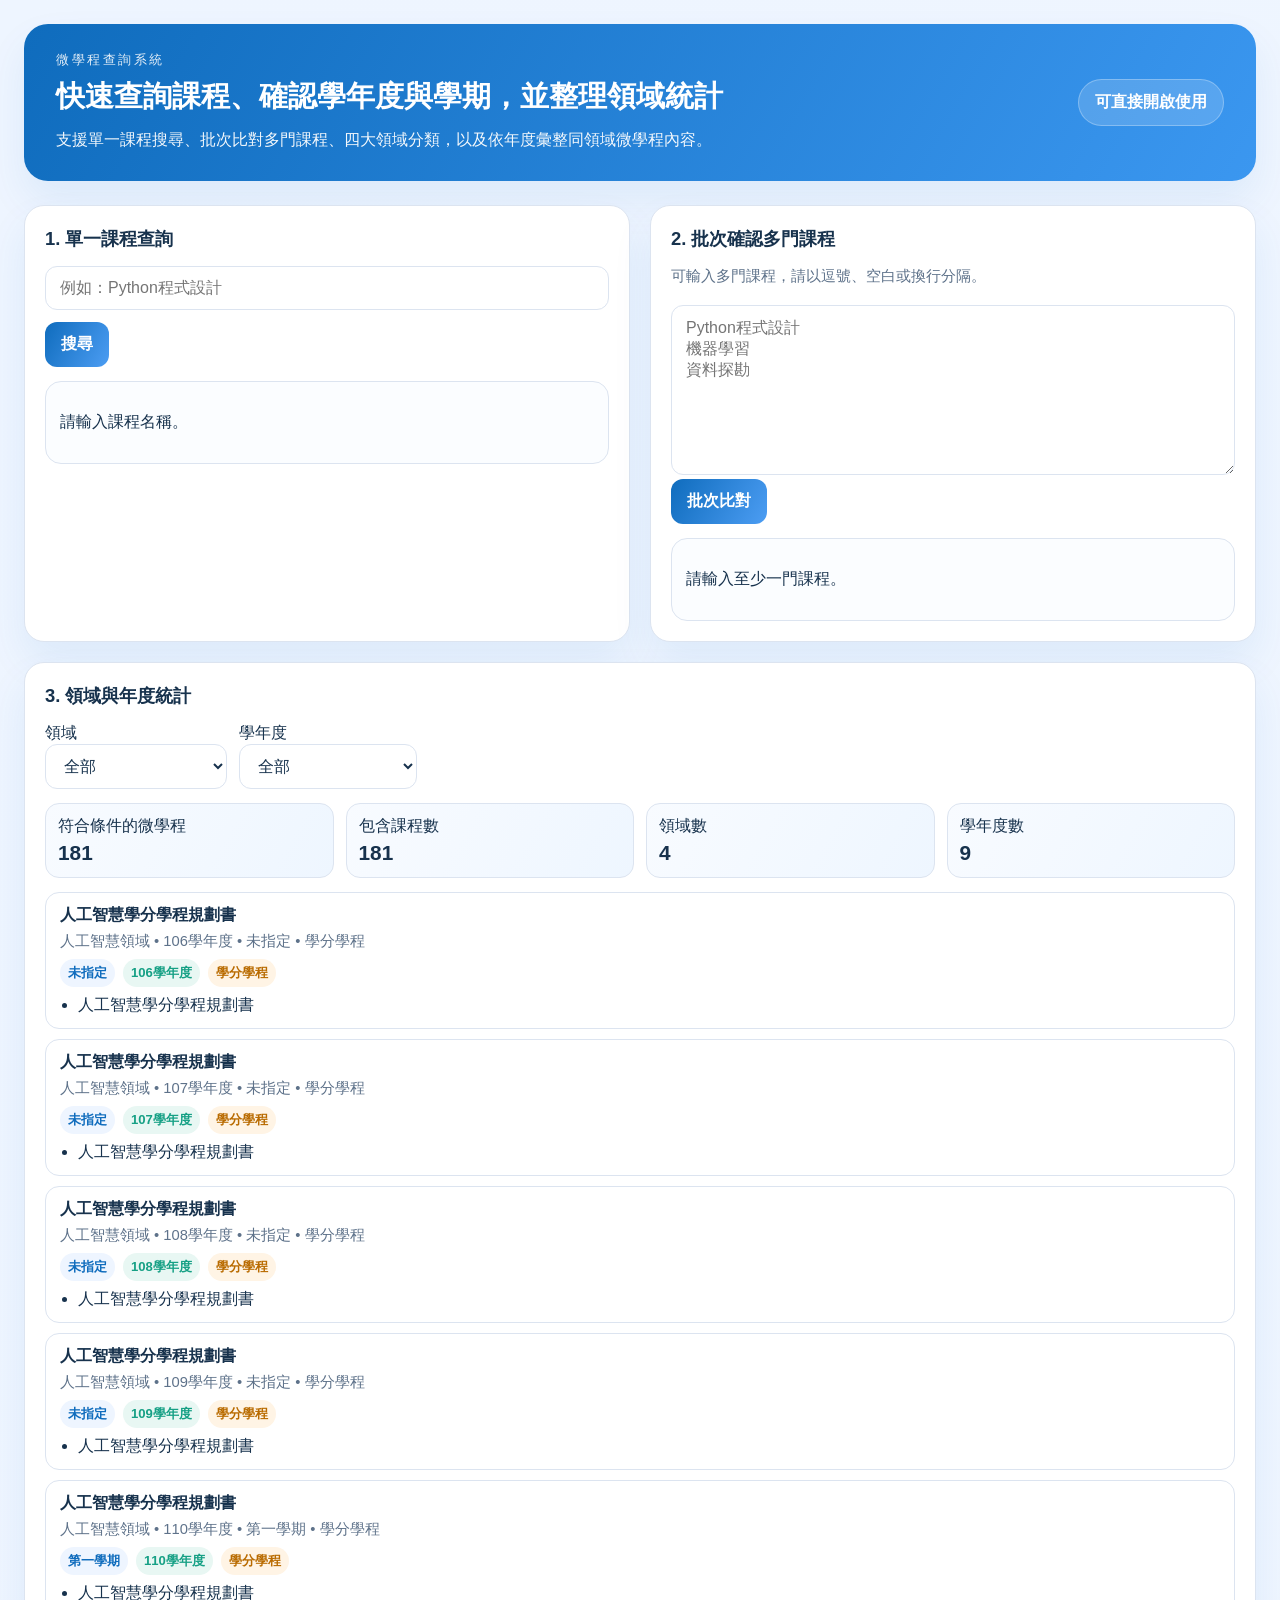
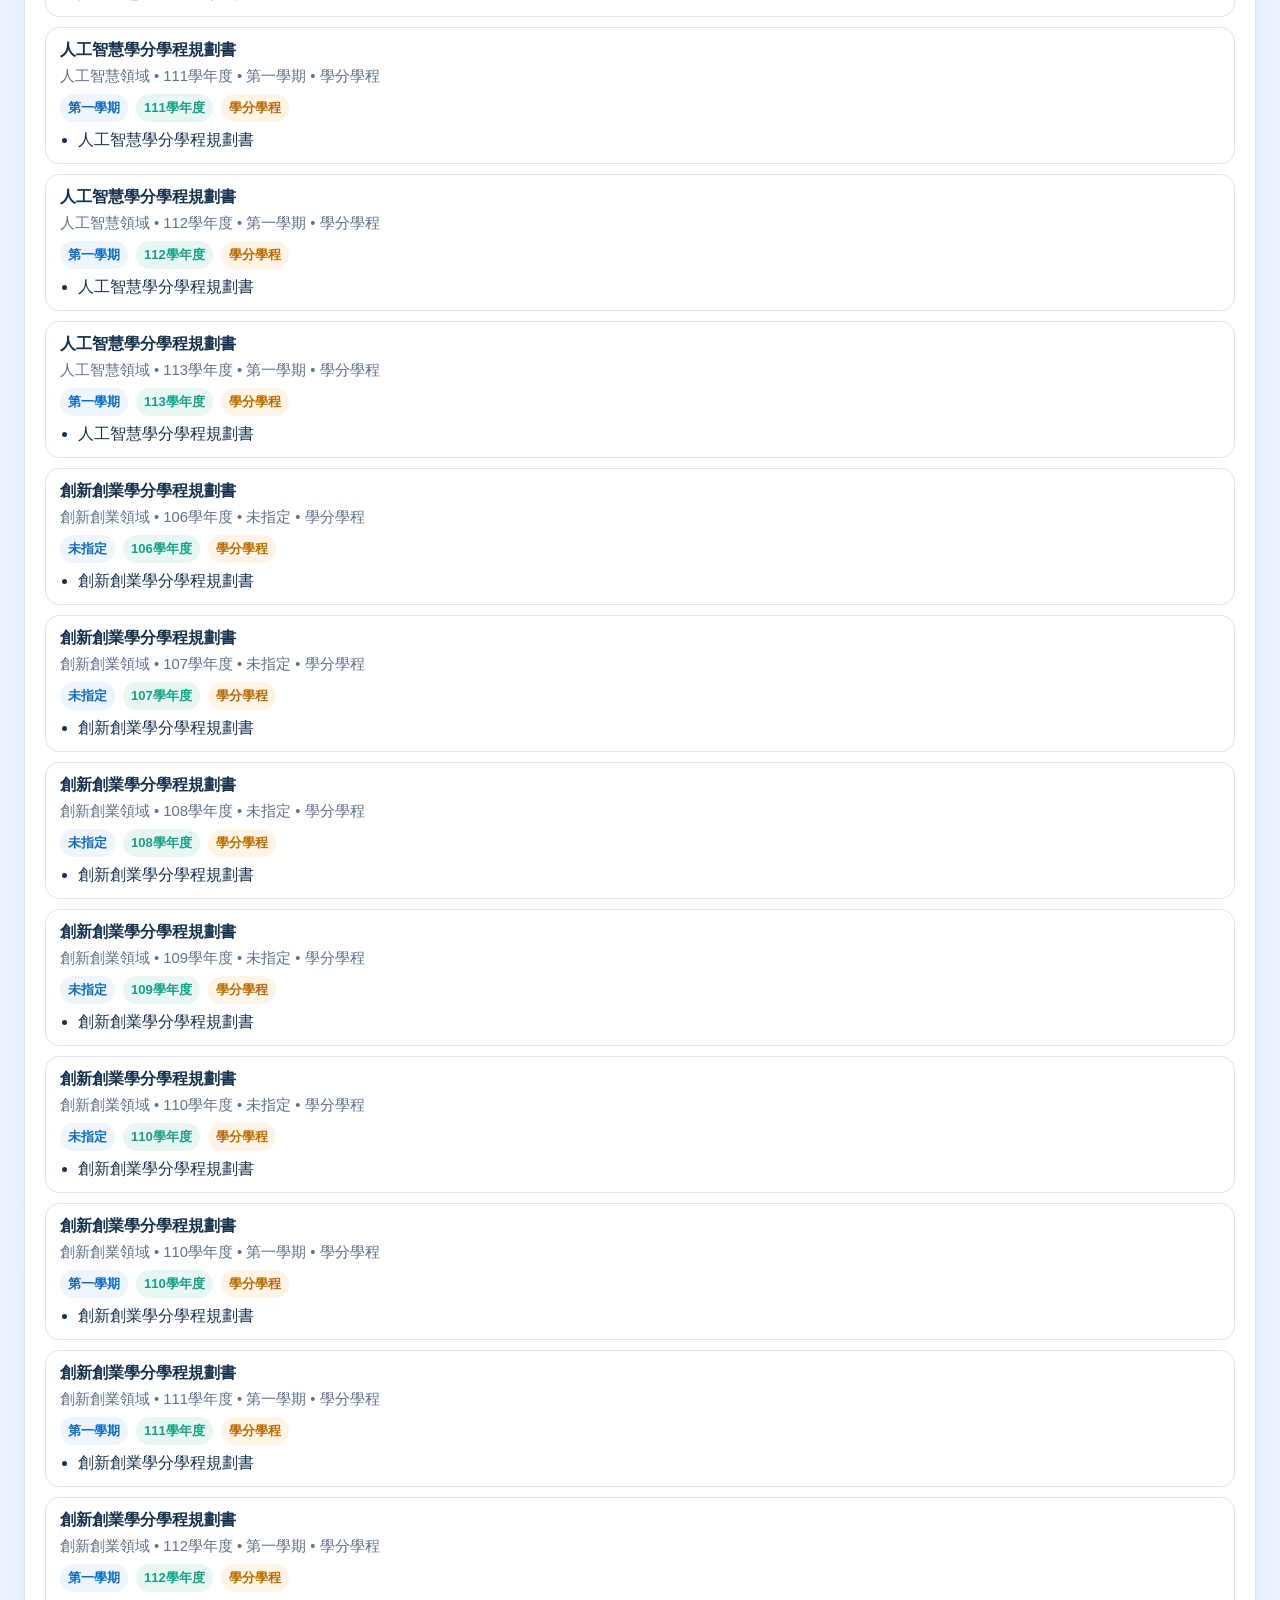
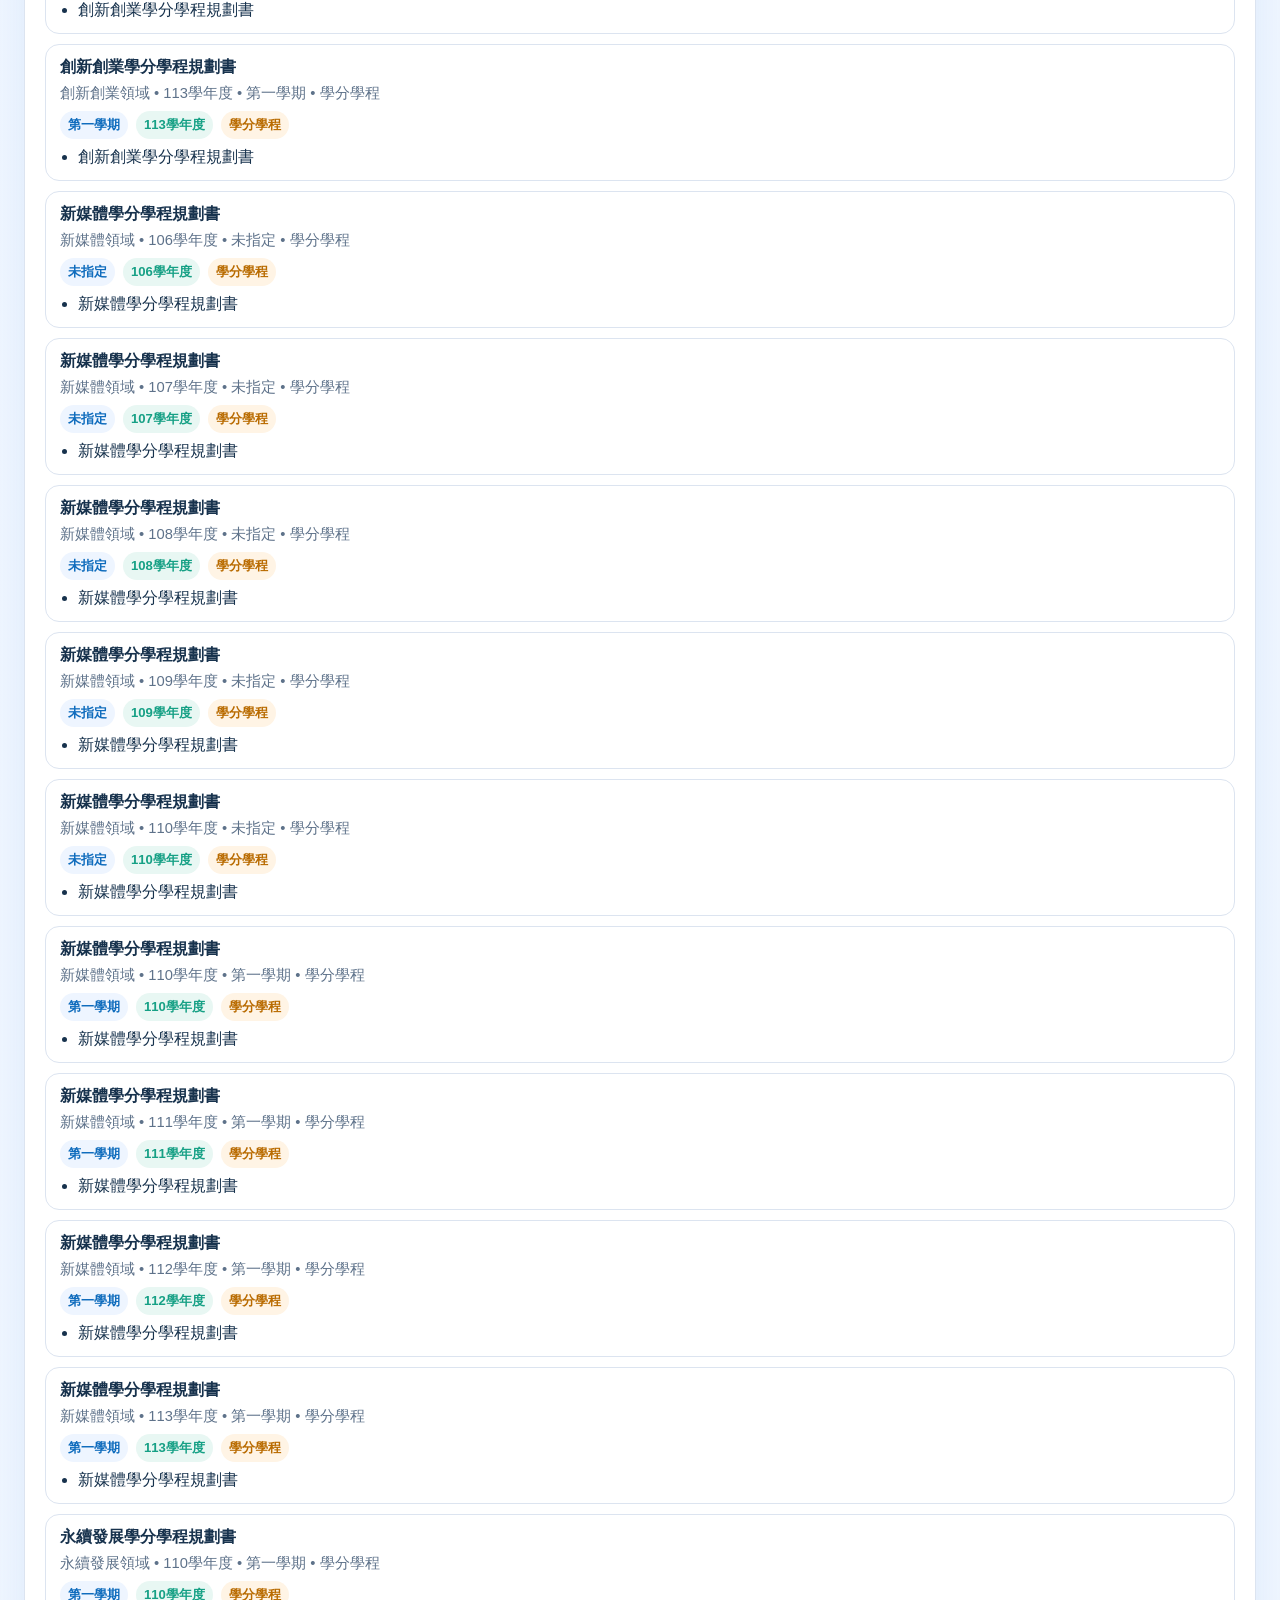
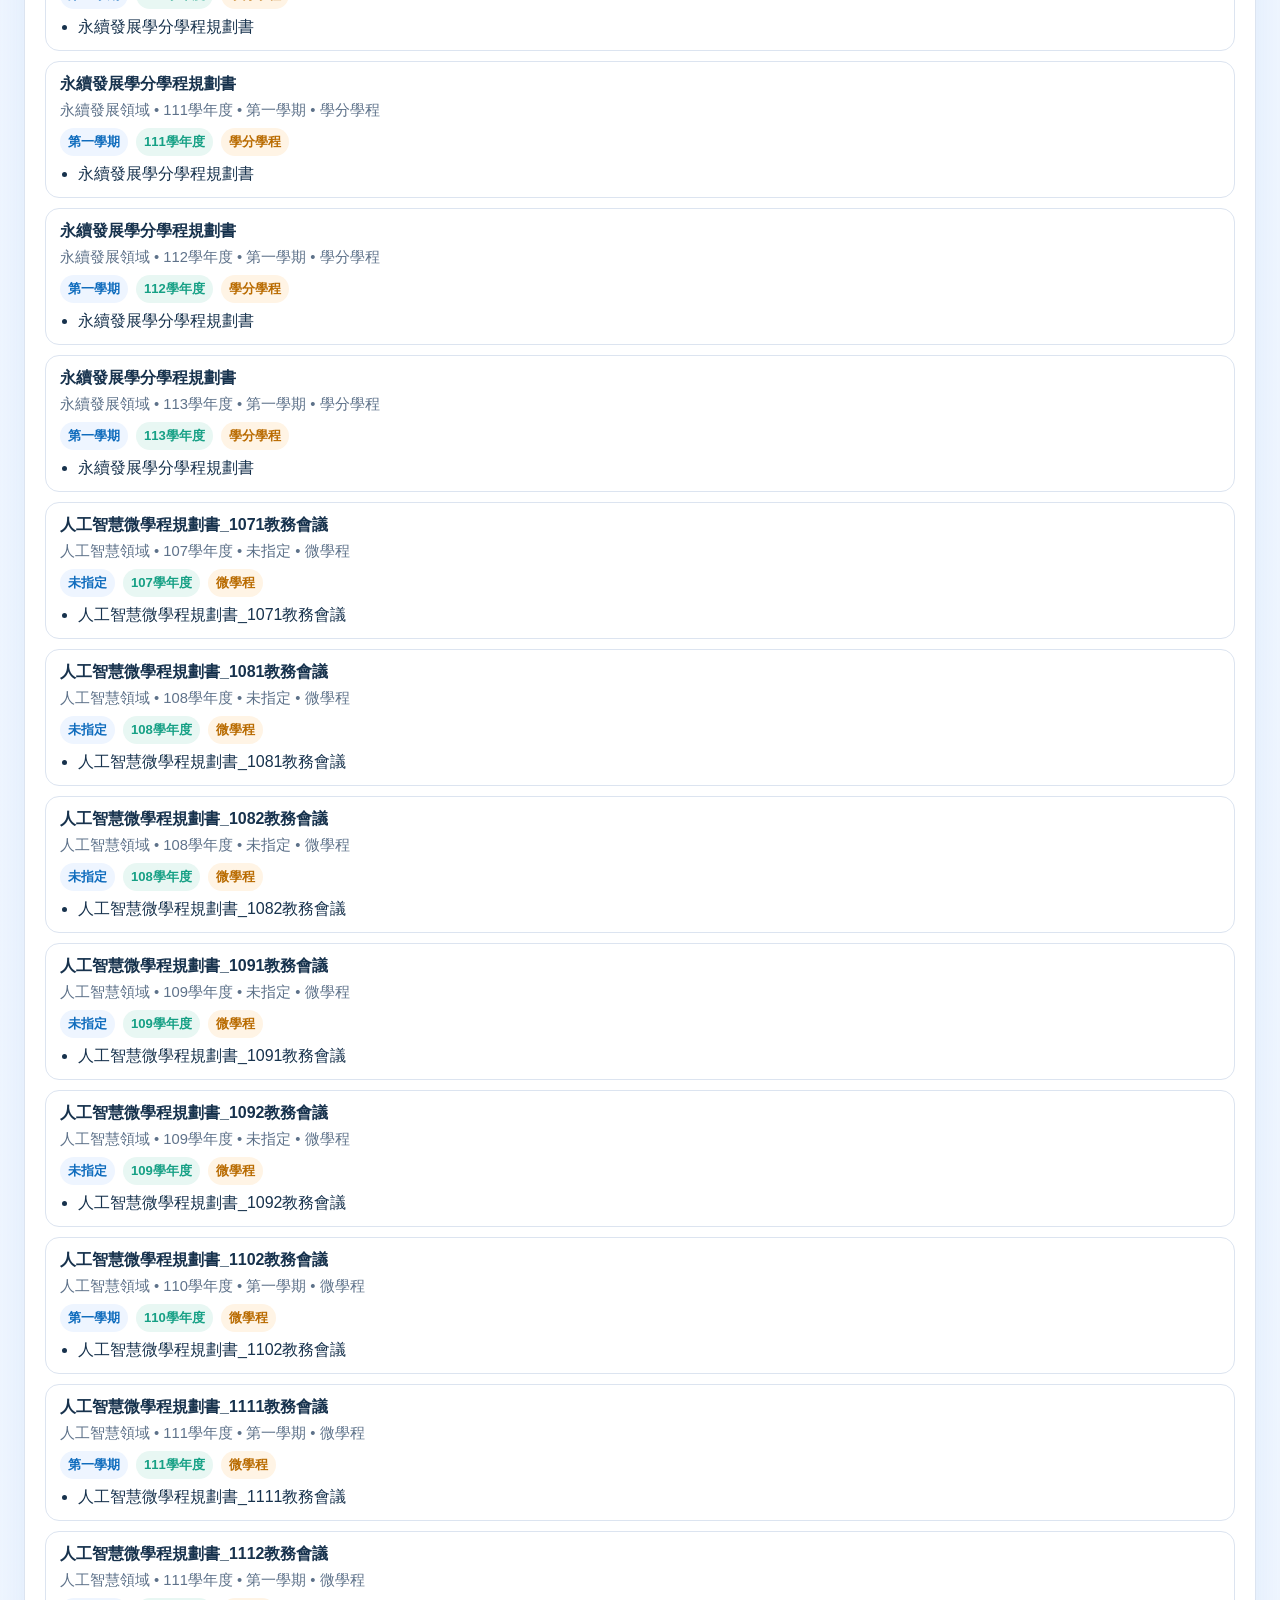
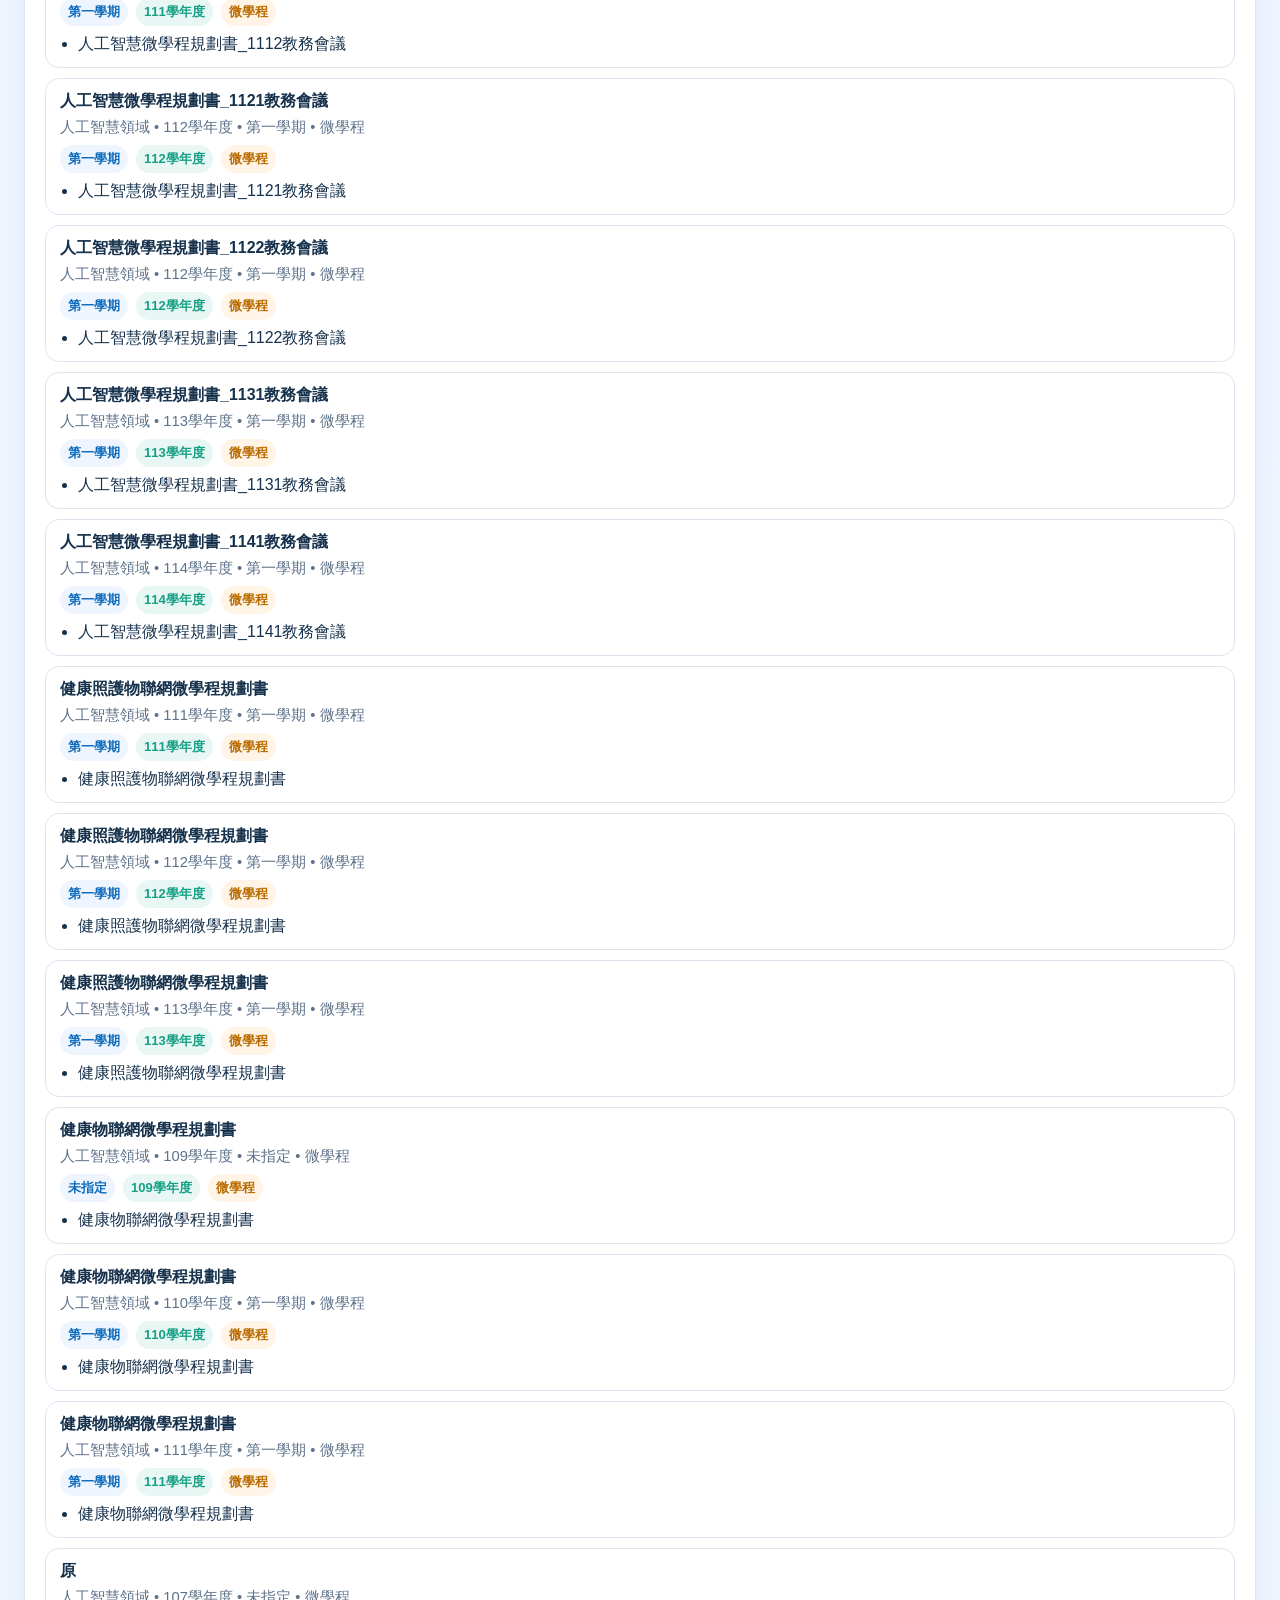
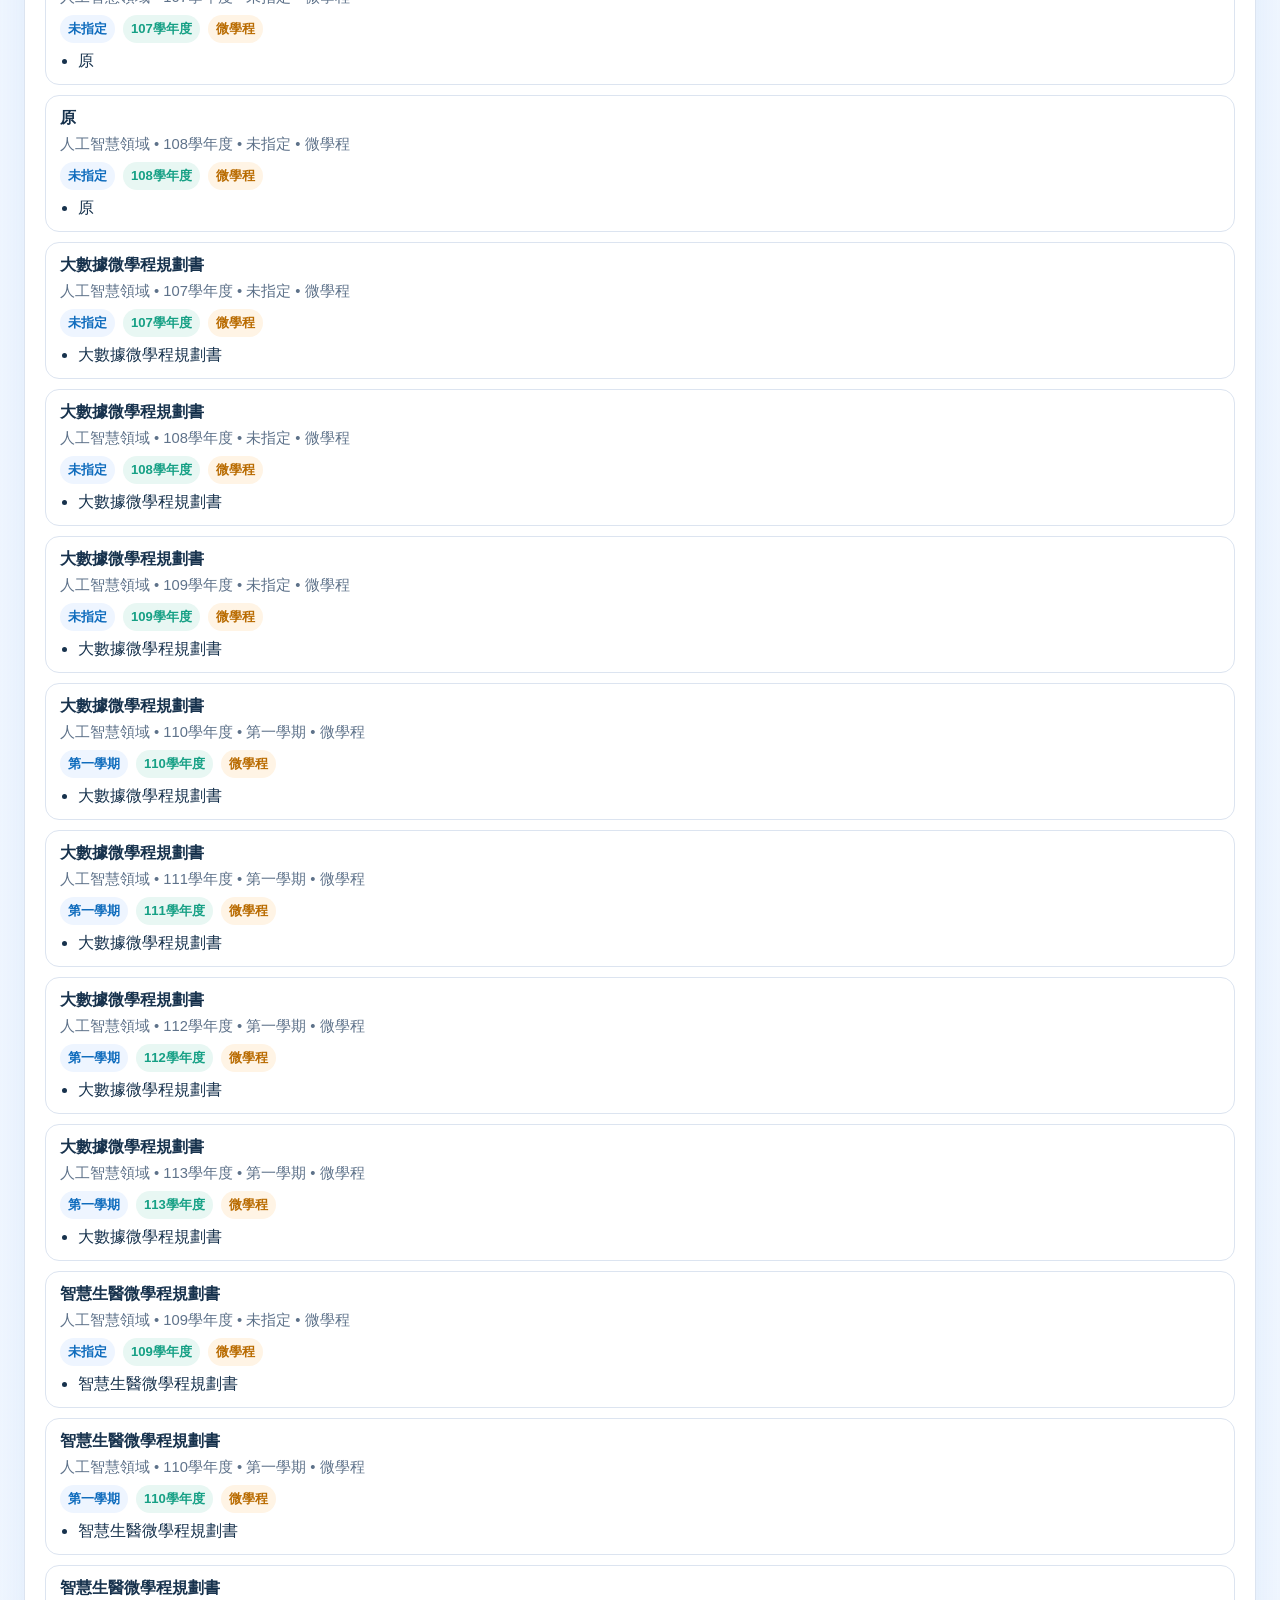
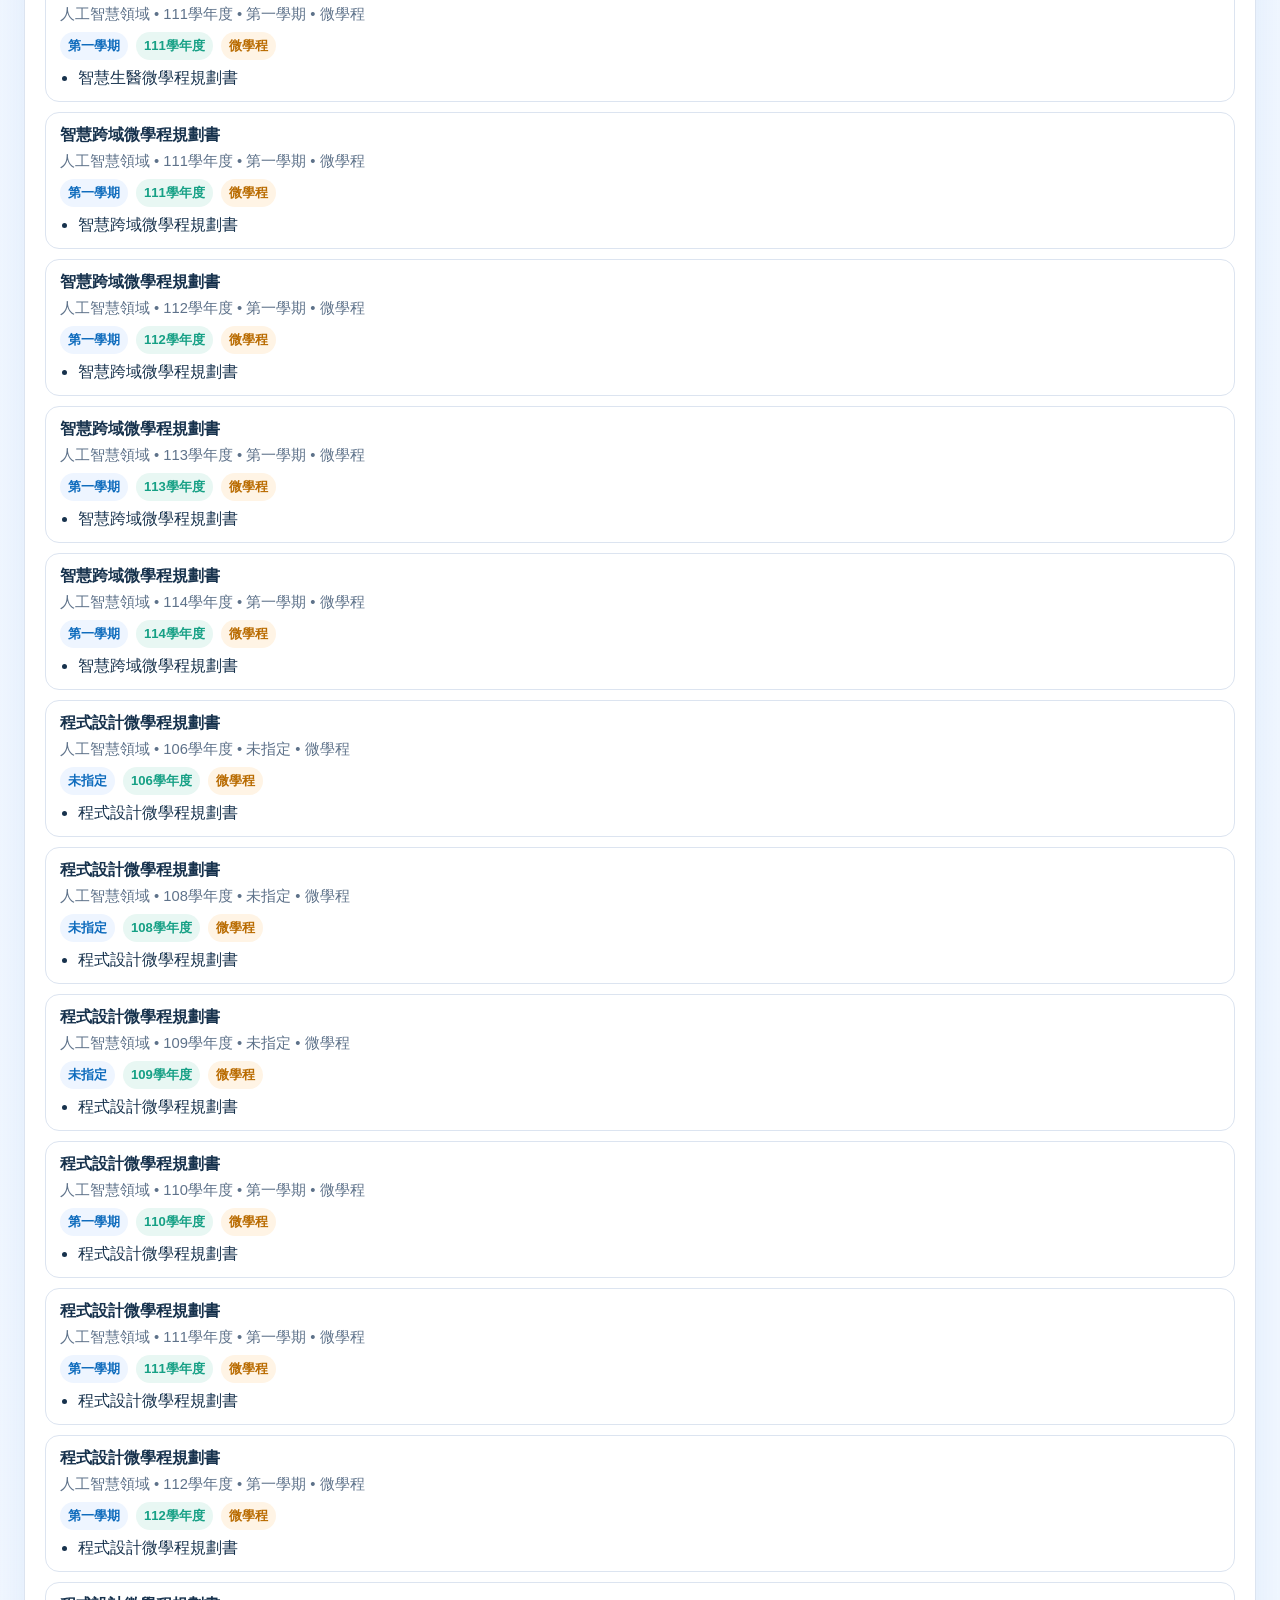
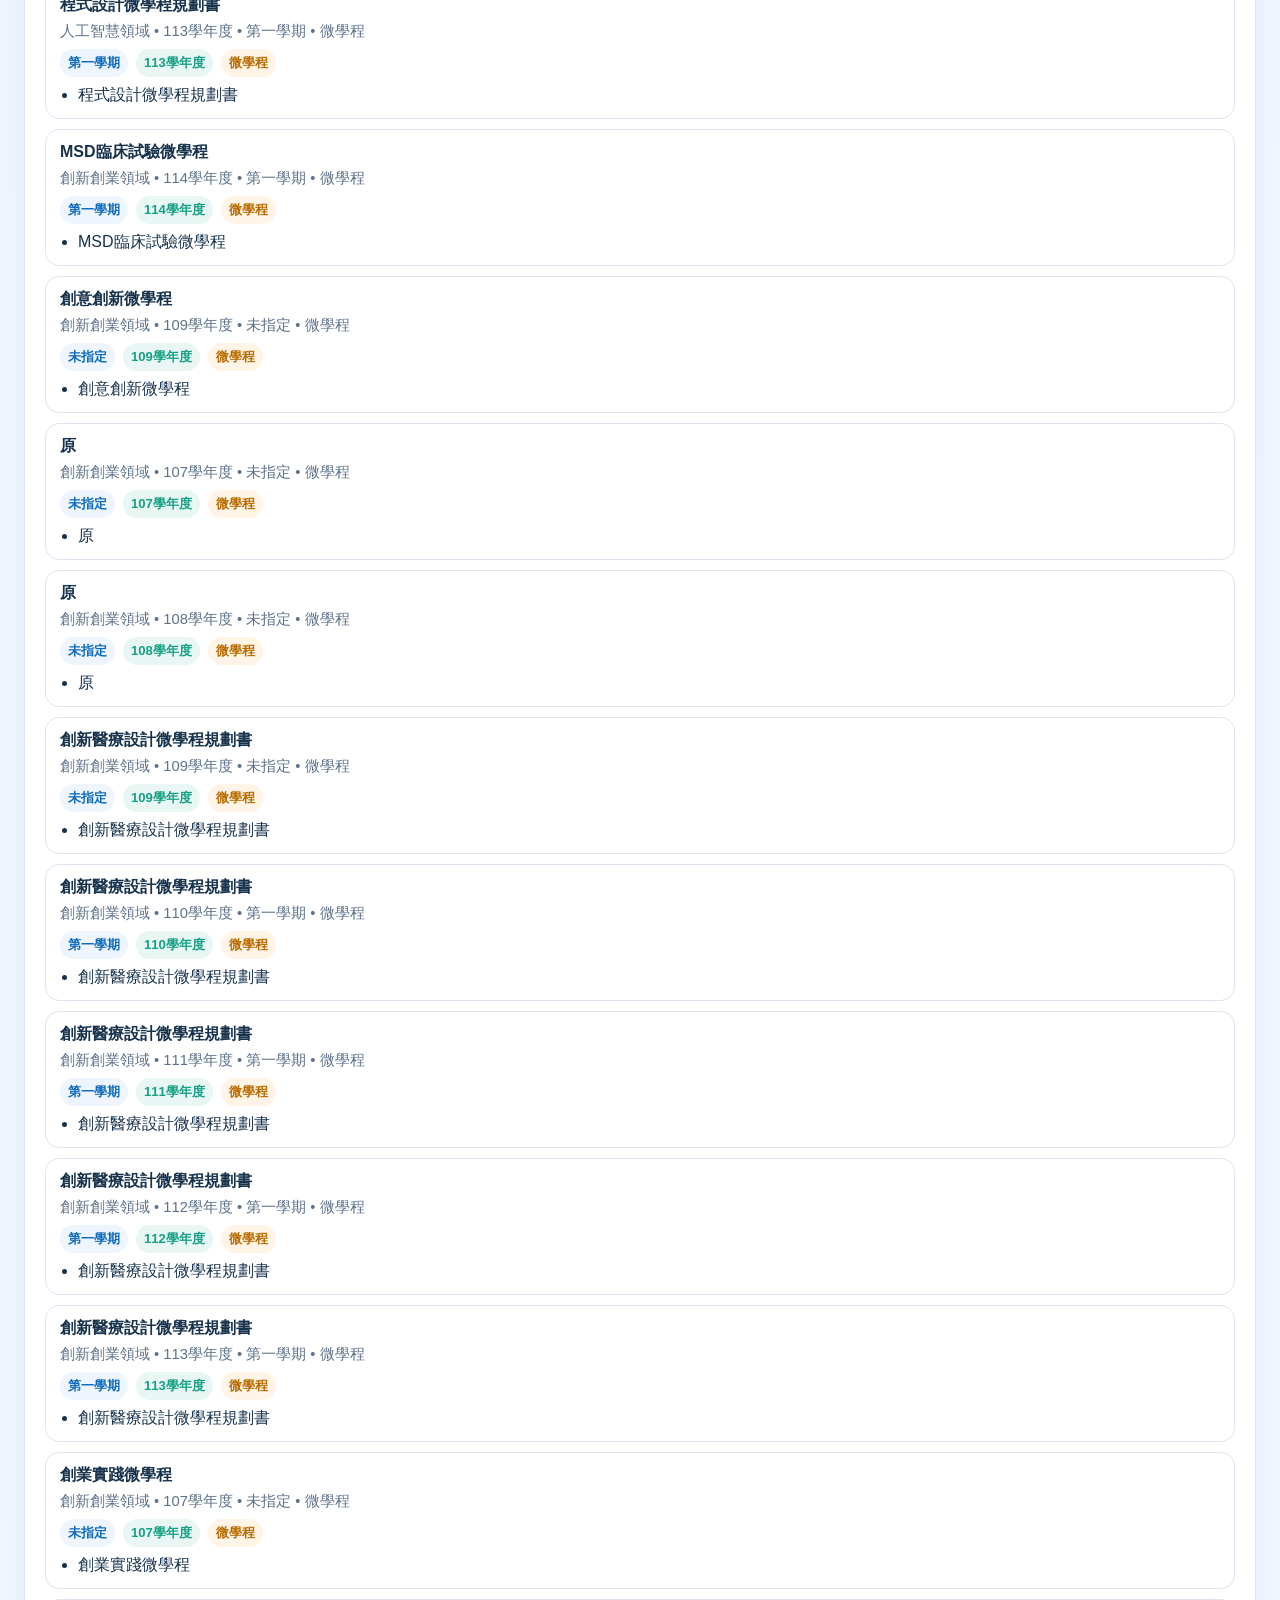
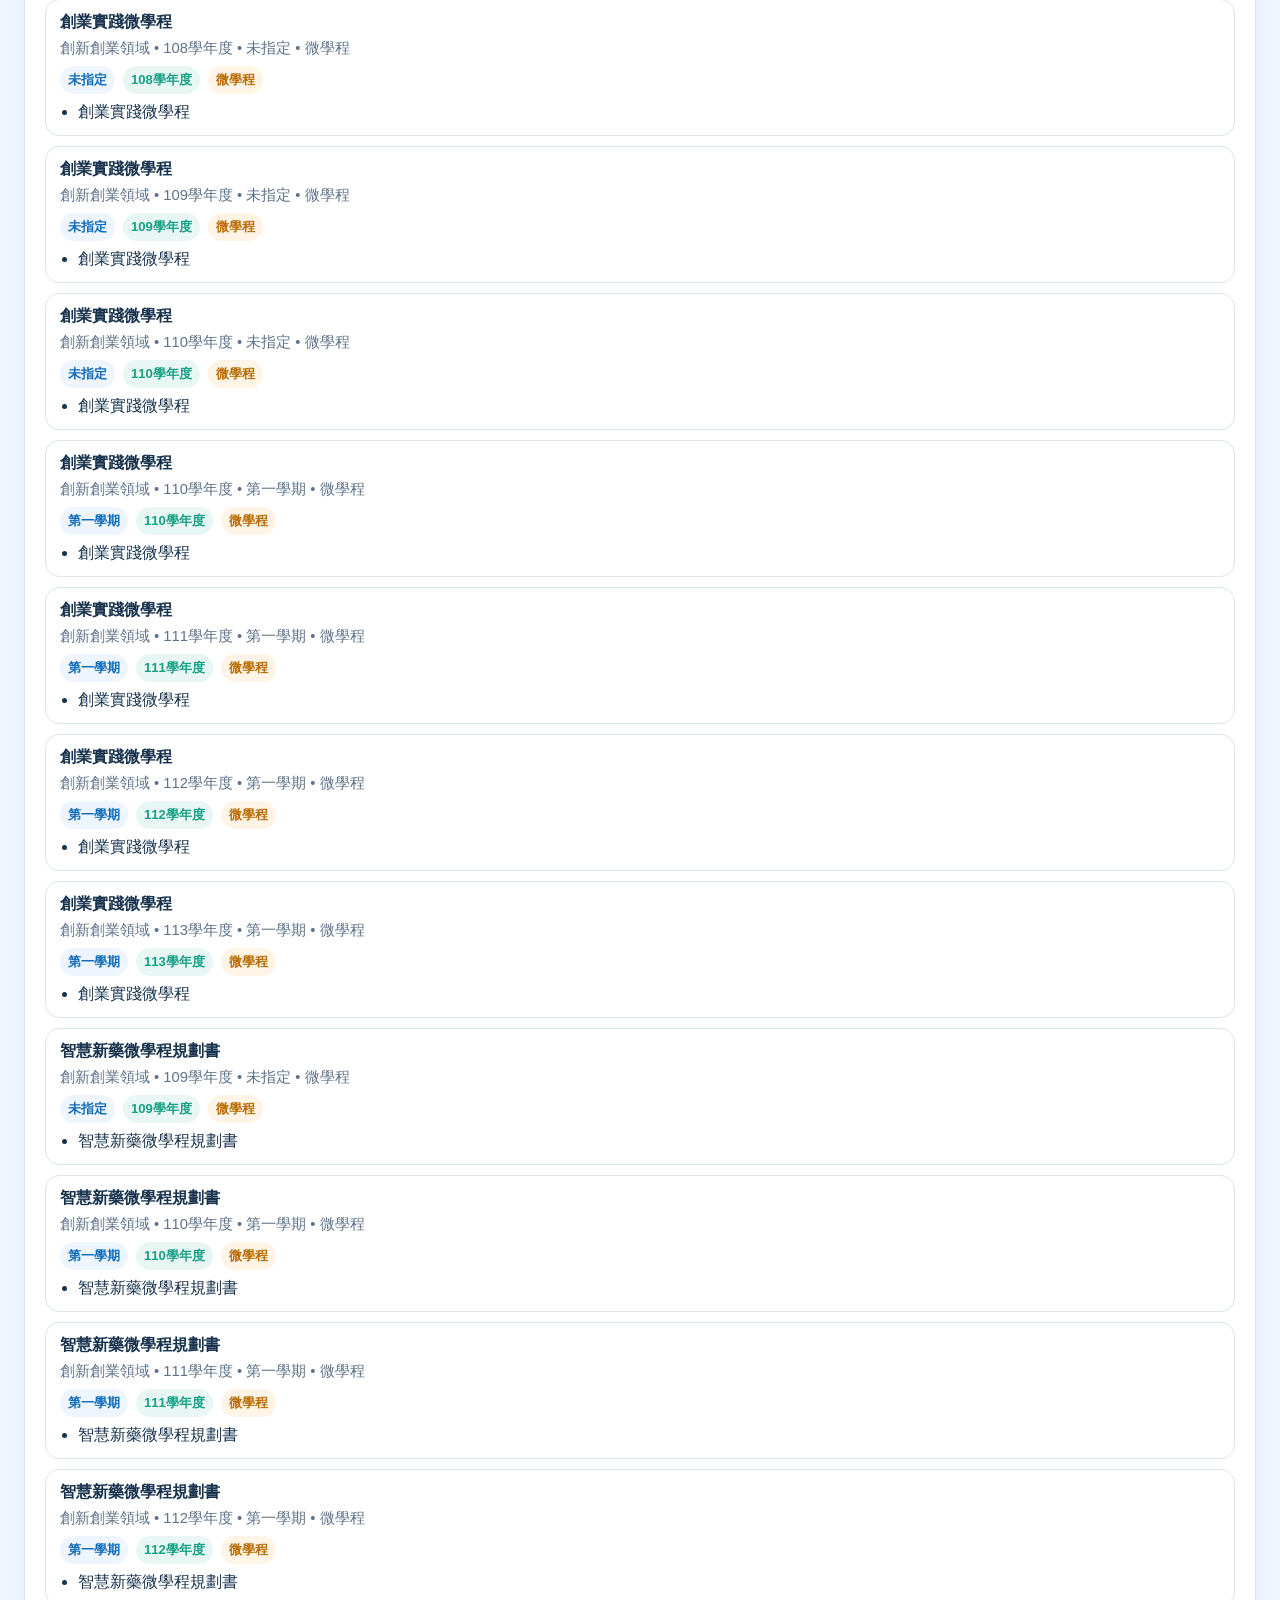
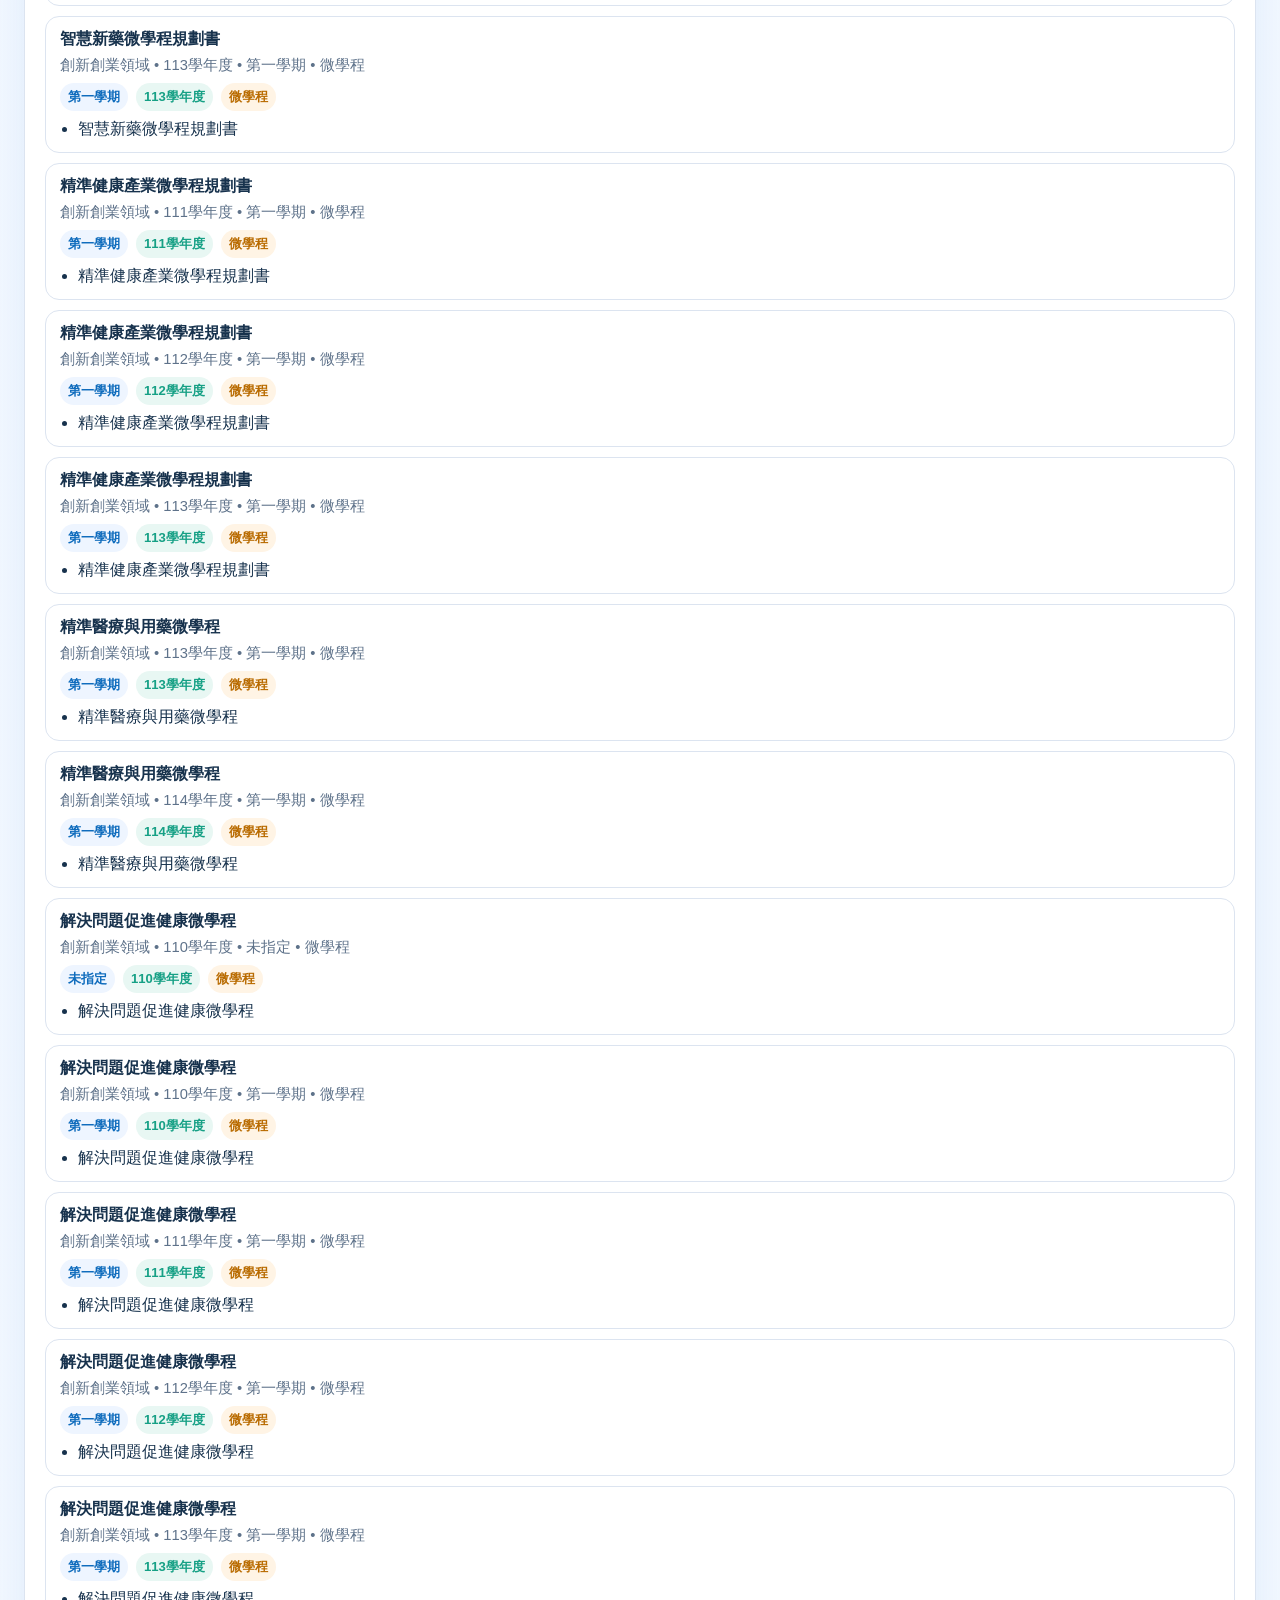
==== index.html @ 340e12d5 "Initial commit for micro-program query system" ====
<!DOCTYPE html>
<html lang="zh-Hant">
  <head>
    <meta charset="UTF-8" />
    <meta name="viewport" content="width=device-width, initial-scale=1.0" />
    <title>微學程課程查詢系統</title>
    <link rel="stylesheet" href="styles.css" />
  </head>
  <body>
    <div class="page-shell">
      <header class="hero">
        <div>
          <p class="eyebrow">微學程查詢系統</p>
          <h1>快速查詢課程、確認學年度與學期，並整理領域統計</h1>
          <p class="hero-copy">
            支援單一課程搜尋、批次比對多門課程、四大領域分類，以及依年度彙整同領域微學程內容。
          </p>
        </div>
        <div class="hero-badge">可直接開啟使用</div>
      </header>

      <main class="grid-layout">
        <section class="panel">
          <h2>1. 單一課程查詢</h2>
          <div class="control-row">
            <input id="courseInput" type="text" placeholder="例如：Python程式設計" />
            <button id="searchBtn">搜尋</button>
          </div>
          <div id="singleResult" class="result-card"></div>
        </section>

        <section class="panel">
          <h2>2. 批次確認多門課程</h2>
          <p class="hint">可輸入多門課程，請以逗號、空白或換行分隔。</p>
          <textarea id="batchInput" rows="8" placeholder="Python程式設計&#10;機器學習&#10;資料探勘"></textarea>
          <button id="batchBtn">批次比對</button>
          <div id="batchResult" class="result-card"></div>
        </section>

        <section class="panel full-span">
          <h2>3. 領域與年度統計</h2>
          <div class="filter-row">
            <label>
              領域
              <select id="domainFilter">
                <option value="all">全部</option>
              </select>
            </label>
            <label>
              學年度
              <select id="yearFilter">
                <option value="all">全部</option>
              </select>
            </label>
          </div>
          <div id="summaryCards" class="summary-grid"></div>
          <div id="programList" class="program-list"></div>
        </section>

        <section class="panel full-span">
          <h2>4. 完整清單</h2>
          <p class="hint">可直接查看目前已匯入的所有微學程與學分學程清單。</p>
          <div id="fullList" class="program-list"></div>
        </section>

        <section class="panel full-span">
          <h2>5. 同領域年度匯整</h2>
          <div class="filter-row">
            <label>
              選擇領域
              <select id="aggregateDomain"></select>
            </label>
          </div>
          <div id="aggregateResult" class="result-card"></div>
        </section>
      </main>
    </div>

    <script src="script.js"></script>
  </body>
</html>
---- styles.css ----
:root {
  color-scheme: light;
  --bg: #f4f7fb;
  --card: #ffffff;
  --border: #dce4f0;
  --text: #17324d;
  --muted: #5e728a;
  --accent: #0f6cbd;
  --accent-2: #16a085;
  --danger: #d9534f;
  --shadow: 0 20px 40px rgba(15, 108, 189, 0.08);
}

* {
  box-sizing: border-box;
}

body {
  margin: 0;
  font-family: "Noto Sans TC", "Microsoft JhengHei", Arial, sans-serif;
  background: linear-gradient(135deg, #eef5ff, #f7fbff 70%);
  color: var(--text);
}

.page-shell {
  max-width: 1280px;
  margin: 0 auto;
  padding: 24px;
}

.hero {
  display: flex;
  justify-content: space-between;
  align-items: center;
  gap: 24px;
  background: linear-gradient(120deg, #0f6cbd, #3b97f0);
  color: white;
  border-radius: 24px;
  padding: 28px 32px;
  box-shadow: var(--shadow);
  margin-bottom: 24px;
}

.eyebrow {
  text-transform: uppercase;
  letter-spacing: 0.2em;
  font-size: 0.8rem;
  opacity: 0.88;
  margin: 0 0 8px;
}

.hero h1 {
  margin: 0 0 10px;
  font-size: 1.8rem;
}

.hero-copy {
  margin: 0;
  line-height: 1.6;
  max-width: 700px;
  opacity: 0.95;
}

.hero-badge {
  background: rgba(255, 255, 255, 0.16);
  border: 1px solid rgba(255, 255, 255, 0.28);
  padding: 12px 16px;
  border-radius: 999px;
  white-space: nowrap;
  font-weight: 600;
}

.grid-layout {
  display: grid;
  grid-template-columns: repeat(2, minmax(0, 1fr));
  gap: 20px;
}

.panel {
  background: var(--card);
  border: 1px solid var(--border);
  border-radius: 20px;
  padding: 20px;
  box-shadow: var(--shadow);
}

.full-span {
  grid-column: 1 / -1;
}

h2 {
  margin-top: 0;
  font-size: 1.15rem;
}

.control-row,
.filter-row {
  display: flex;
  gap: 12px;
  flex-wrap: wrap;
  align-items: end;
}

input,
textarea,
select,
button {
  font: inherit;
}

input,
textarea,
select {
  width: 100%;
  padding: 12px 14px;
  border: 1px solid var(--border);
  border-radius: 12px;
  background: white;
  color: var(--text);
}

button {
  border: none;
  border-radius: 12px;
  padding: 12px 16px;
  background: linear-gradient(120deg, var(--accent), #4c9df3);
  color: white;
  font-weight: 600;
  cursor: pointer;
}

button:hover {
  filter: brightness(1.05);
}

textarea {
  min-height: 120px;
  resize: vertical;
  margin-top: 10px;
}

.hint {
  color: var(--muted);
  font-size: 0.95rem;
  margin-bottom: 8px;
}

.result-card {
  margin-top: 14px;
  border: 1px solid var(--border);
  border-radius: 16px;
  padding: 14px;
  background: #fbfdff;
}

.summary-grid {
  display: grid;
  grid-template-columns: repeat(auto-fit, minmax(180px, 1fr));
  gap: 12px;
  margin: 14px 0;
}

.summary-card {
  border: 1px solid var(--border);
  border-radius: 14px;
  padding: 12px;
  background: linear-gradient(120deg, #f8fbff, #eef6ff);
}

.summary-card strong {
  display: block;
  font-size: 1.3rem;
  margin-top: 4px;
}

.program-list {
  display: grid;
  gap: 10px;
}

.program-item {
  border: 1px solid var(--border);
  border-radius: 14px;
  padding: 12px 14px;
  background: #fff;
}

.program-item h3 {
  margin: 0 0 6px;
  font-size: 1rem;
}

.meta {
  color: var(--muted);
  font-size: 0.92rem;
  margin-bottom: 8px;
}

.tag-row {
  display: flex;
  flex-wrap: wrap;
  gap: 8px;
}

.tag {
  display: inline-block;
  padding: 5px 8px;
  border-radius: 999px;
  background: #eef5ff;
  color: var(--accent);
  font-size: 0.82rem;
  font-weight: 600;
}

.tag.success {
  background: #e8f7f3;
  color: var(--accent-2);
}

.tag.warn {
  background: #fff4e5;
  color: #b96b00;
}

ul {
  margin: 8px 0 0 18px;
  padding: 0;
}

@media (max-width: 900px) {
  .grid-layout {
    grid-template-columns: 1fr;
  }

  .hero {
    flex-direction: column;
    align-items: flex-start;
  }
}
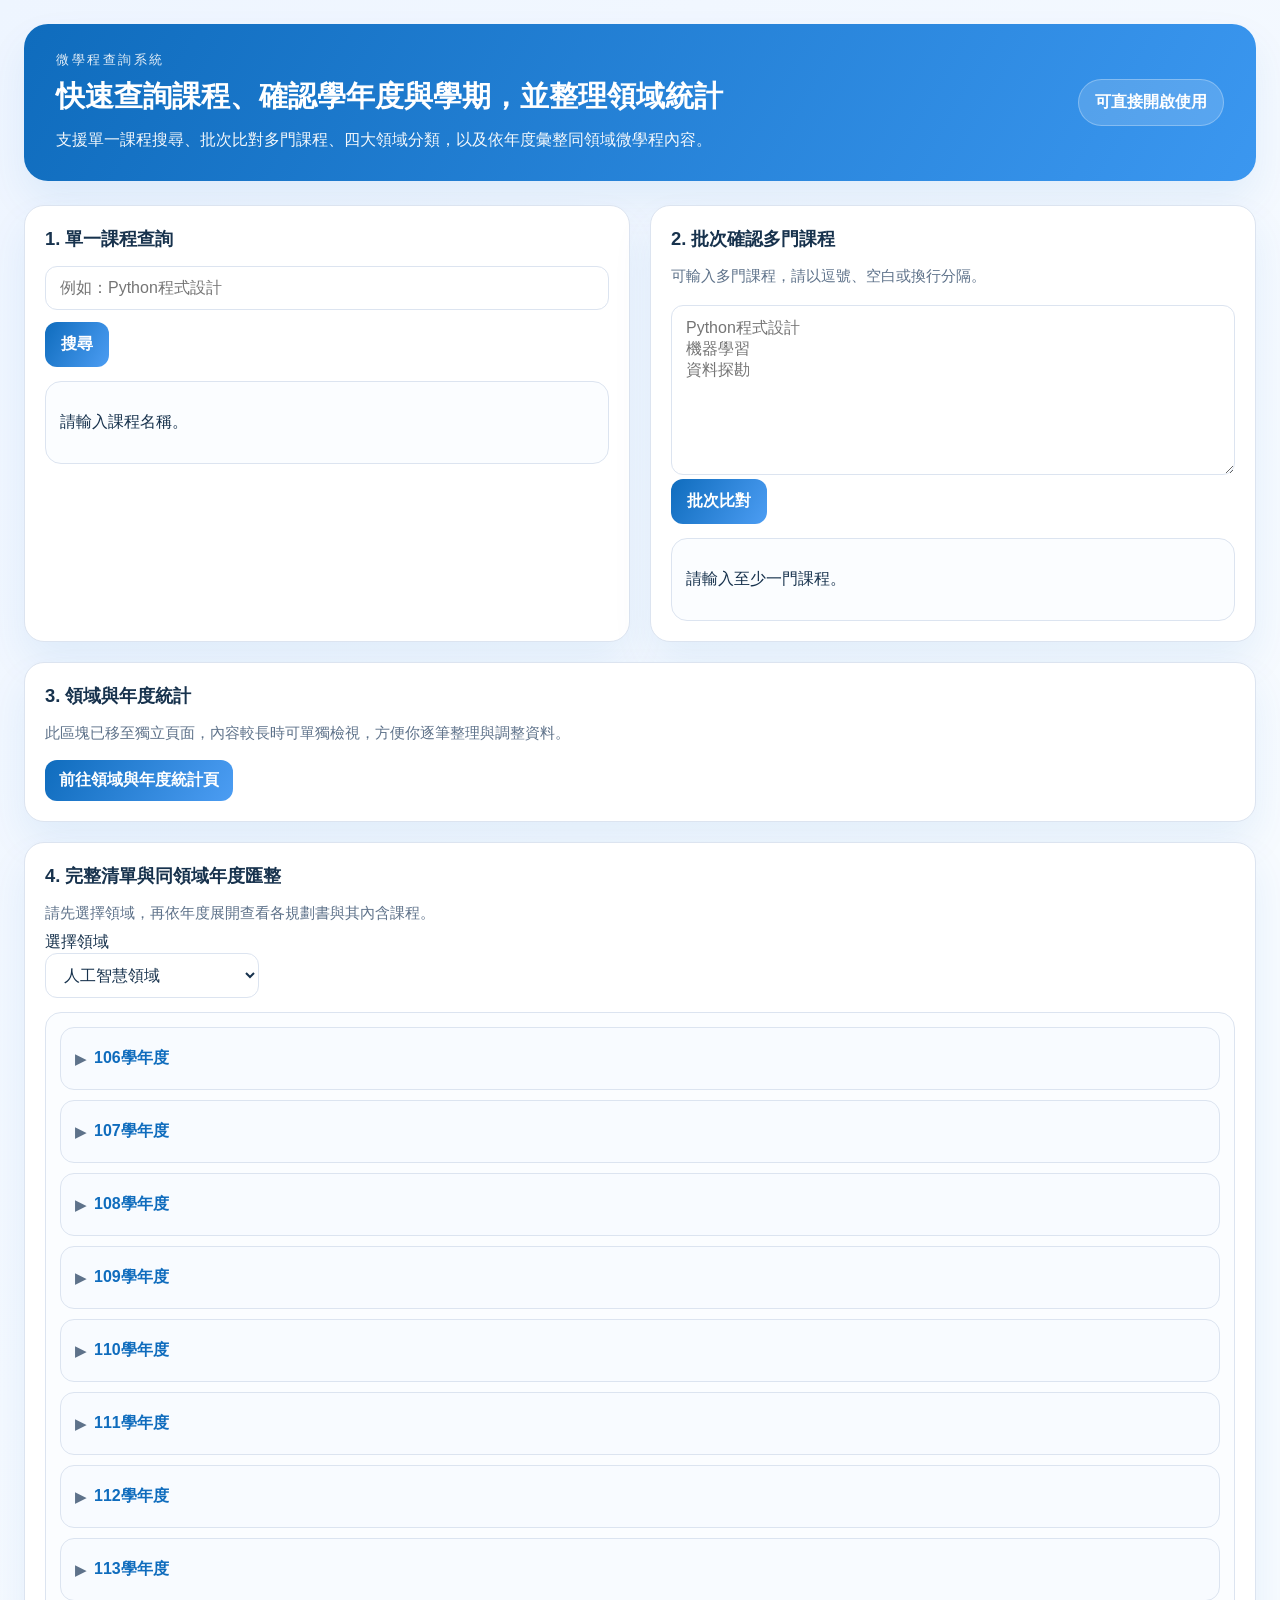
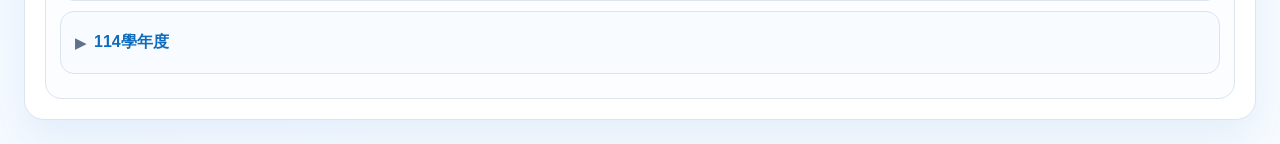
==== commit ca4fc869: "Update website UI and navigation" ====
--- a/index.html
+++ b/index.html
@@ -39,32 +39,13 @@
 
         <section class="panel full-span">
           <h2>3. 領域與年度統計</h2>
-          <div class="filter-row">
-            <label>
-              領域
-              <select id="domainFilter">
-                <option value="all">全部</option>
-              </select>
-            </label>
-            <label>
-              學年度
-              <select id="yearFilter">
-                <option value="all">全部</option>
-              </select>
-            </label>
-          </div>
-          <div id="summaryCards" class="summary-grid"></div>
-          <div id="programList" class="program-list"></div>
+          <p class="hint">此區塊已移至獨立頁面，內容較長時可單獨檢視，方便你逐筆整理與調整資料。</p>
+          <a class="page-link" href="statistics.html">前往領域與年度統計頁</a>
         </section>
 
         <section class="panel full-span">
-          <h2>4. 完整清單</h2>
-          <p class="hint">可直接查看目前已匯入的所有微學程與學分學程清單。</p>
-          <div id="fullList" class="program-list"></div>
-        </section>
-
-        <section class="panel full-span">
-          <h2>5. 同領域年度匯整</h2>
+          <h2>4. 完整清單與同領域年度匯整</h2>
+          <p class="hint">請先選擇領域，再依年度展開查看各規劃書與其內含課程。</p>
           <div class="filter-row">
             <label>
               選擇領域
@@ -76,6 +57,7 @@
       </main>
     </div>
 
+    <script src="data.js"></script>
     <script src="script.js"></script>
   </body>
 </html>
--- a/styles.css
+++ b/styles.css
@@ -173,9 +173,120 @@
   margin-top: 4px;
 }
 
+.page-link {
+  display: inline-block;
+  margin-top: 8px;
+  padding: 10px 14px;
+  border-radius: 12px;
+  background: linear-gradient(120deg, var(--accent), #4c9df3);
+  color: white;
+  font-weight: 600;
+  text-decoration: none;
+}
+
+.page-link:hover {
+  filter: brightness(1.05);
+}
+
 .program-list {
   display: grid;
   gap: 10px;
+}
+
+.overview-table-wrapper {
+  margin-top: 14px;
+  overflow-x: auto;
+}
+
+.overview-table {
+  width: 100%;
+  border-collapse: collapse;
+  background: #fff;
+  border: 1px solid var(--border);
+  border-radius: 12px;
+  overflow: hidden;
+}
+
+.overview-table th,
+.overview-table td {
+  padding: 12px 14px;
+  border-bottom: 1px solid var(--border);
+  text-align: left;
+}
+
+.overview-table th {
+  background: #f5f9ff;
+  color: var(--accent);
+}
+
+.detail-link {
+  color: var(--accent);
+  font-weight: 600;
+  text-decoration: none;
+}
+
+.detail-link:hover {
+  text-decoration: underline;
+}
+
+.tree-node {
+  border: 1px solid var(--border);
+  border-radius: 14px;
+  padding: 12px 14px;
+  background: #fff;
+  margin-bottom: 10px;
+}
+
+.tree-node.branch {
+  background: #f8fbff;
+}
+
+.tree-toggle {
+  width: 100%;
+  border: none;
+  background: transparent;
+  padding: 8px 0;
+  text-align: left;
+  font: inherit;
+  font-weight: 700;
+  color: var(--accent);
+  cursor: pointer;
+  display: flex;
+  align-items: center;
+  gap: 8px;
+}
+
+.tree-toggle::before {
+  content: '▶';
+  font-size: 0.85rem;
+  color: var(--muted);
+  transition: transform 0.2s ease;
+}
+
+.tree-toggle.open::before {
+  transform: rotate(90deg);
+}
+
+.tree-label {
+  font-weight: 700;
+  color: var(--accent);
+}
+
+.tree-meta {
+  color: var(--muted);
+  font-size: 0.9rem;
+  margin-top: 4px;
+}
+
+.tree-children {
+  margin-top: 10px;
+  display: grid;
+  gap: 8px;
+}
+
+.tree-course-list {
+  margin: 8px 0 0 18px;
+  padding: 0;
 }
 
 .program-item {
@@ -227,6 +338,43 @@
   padding: 0;
 }
 
+.detail-page {
+  max-width: 960px;
+  margin: 0 auto;
+  padding: 24px;
+}
+
+.detail-header {
+  display: flex;
+  justify-content: space-between;
+  align-items: center;
+  gap: 12px;
+  margin-bottom: 16px;
+}
+
+.back-link {
+  color: var(--accent);
+  text-decoration: none;
+  font-weight: 600;
+}
+
+.back-link:hover {
+  text-decoration: underline;
+}
+
+.detail-list {
+  display: grid;
+  gap: 12px;
+}
+
+.detail-empty {
+  padding: 24px;
+  border: 1px dashed var(--border);
+  border-radius: 16px;
+  background: #fbfdff;
+  color: var(--muted);
+}
+
 @media (max-width: 900px) {
   .grid-layout {
     grid-template-columns: 1fr;
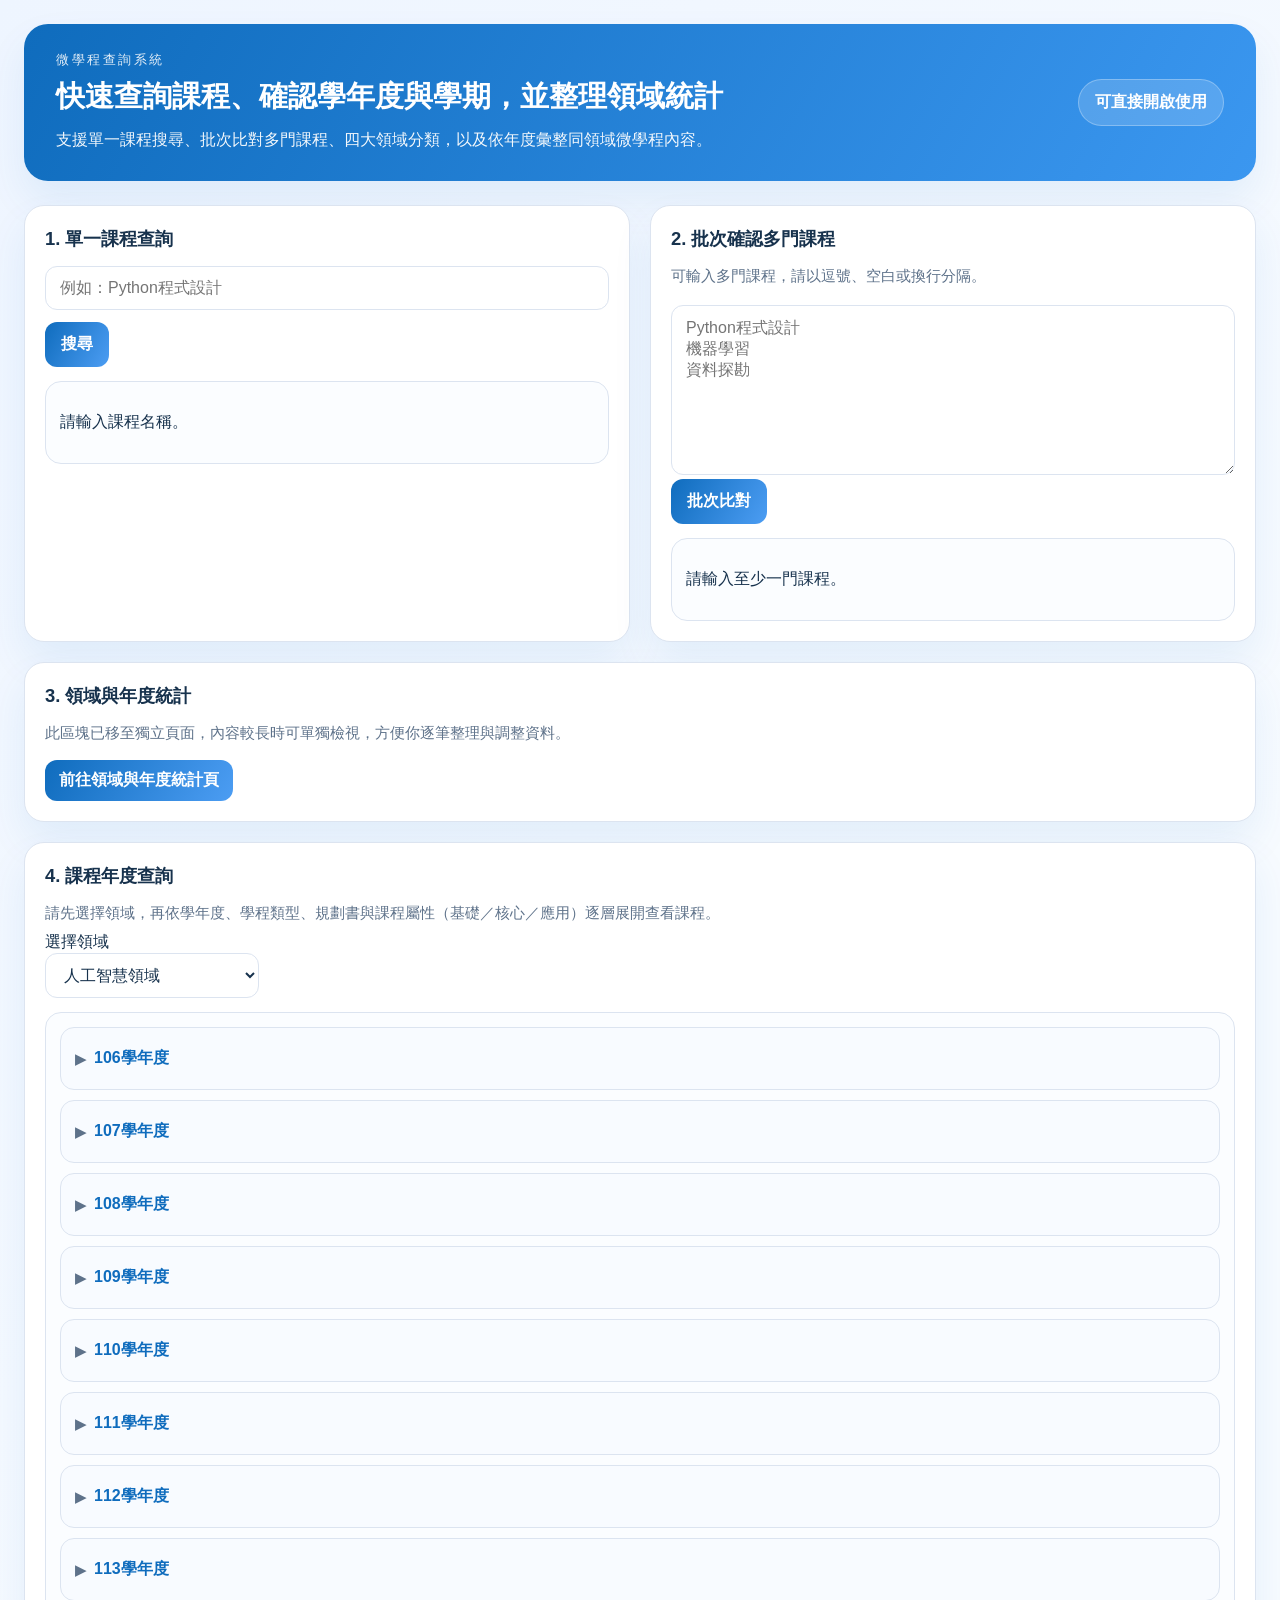
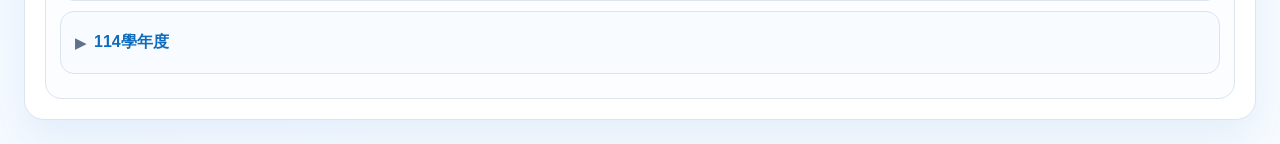
==== commit 45ecb18e: "更新課程年度查詢資料" ====
--- a/index.html
+++ b/index.html
@@ -44,8 +44,8 @@
         </section>
 
         <section class="panel full-span">
-          <h2>4. 完整清單與同領域年度匯整</h2>
-          <p class="hint">請先選擇領域，再依年度展開查看各規劃書與其內含課程。</p>
+          <h2>4. 課程年度查詢</h2>
+          <p class="hint">請先選擇領域，再依學年度、學程類型、規劃書與課程屬性（基礎／核心／應用）逐層展開查看課程。</p>
           <div class="filter-row">
             <label>
               選擇領域
--- a/styles.css
+++ b/styles.css
@@ -241,6 +241,21 @@
   background: #f8fbff;
 }
 
+.program-node {
+  margin: 10px 0 0 18px;
+  background: #ffffff;
+}
+
+.course-category {
+  margin: 10px 0 0 18px;
+  background: #f3f9ff;
+}
+
+.tree-empty {
+  margin: 10px 0 0 18px;
+  color: var(--muted);
+}
+
 .tree-toggle {
   width: 100%;
   border: none;
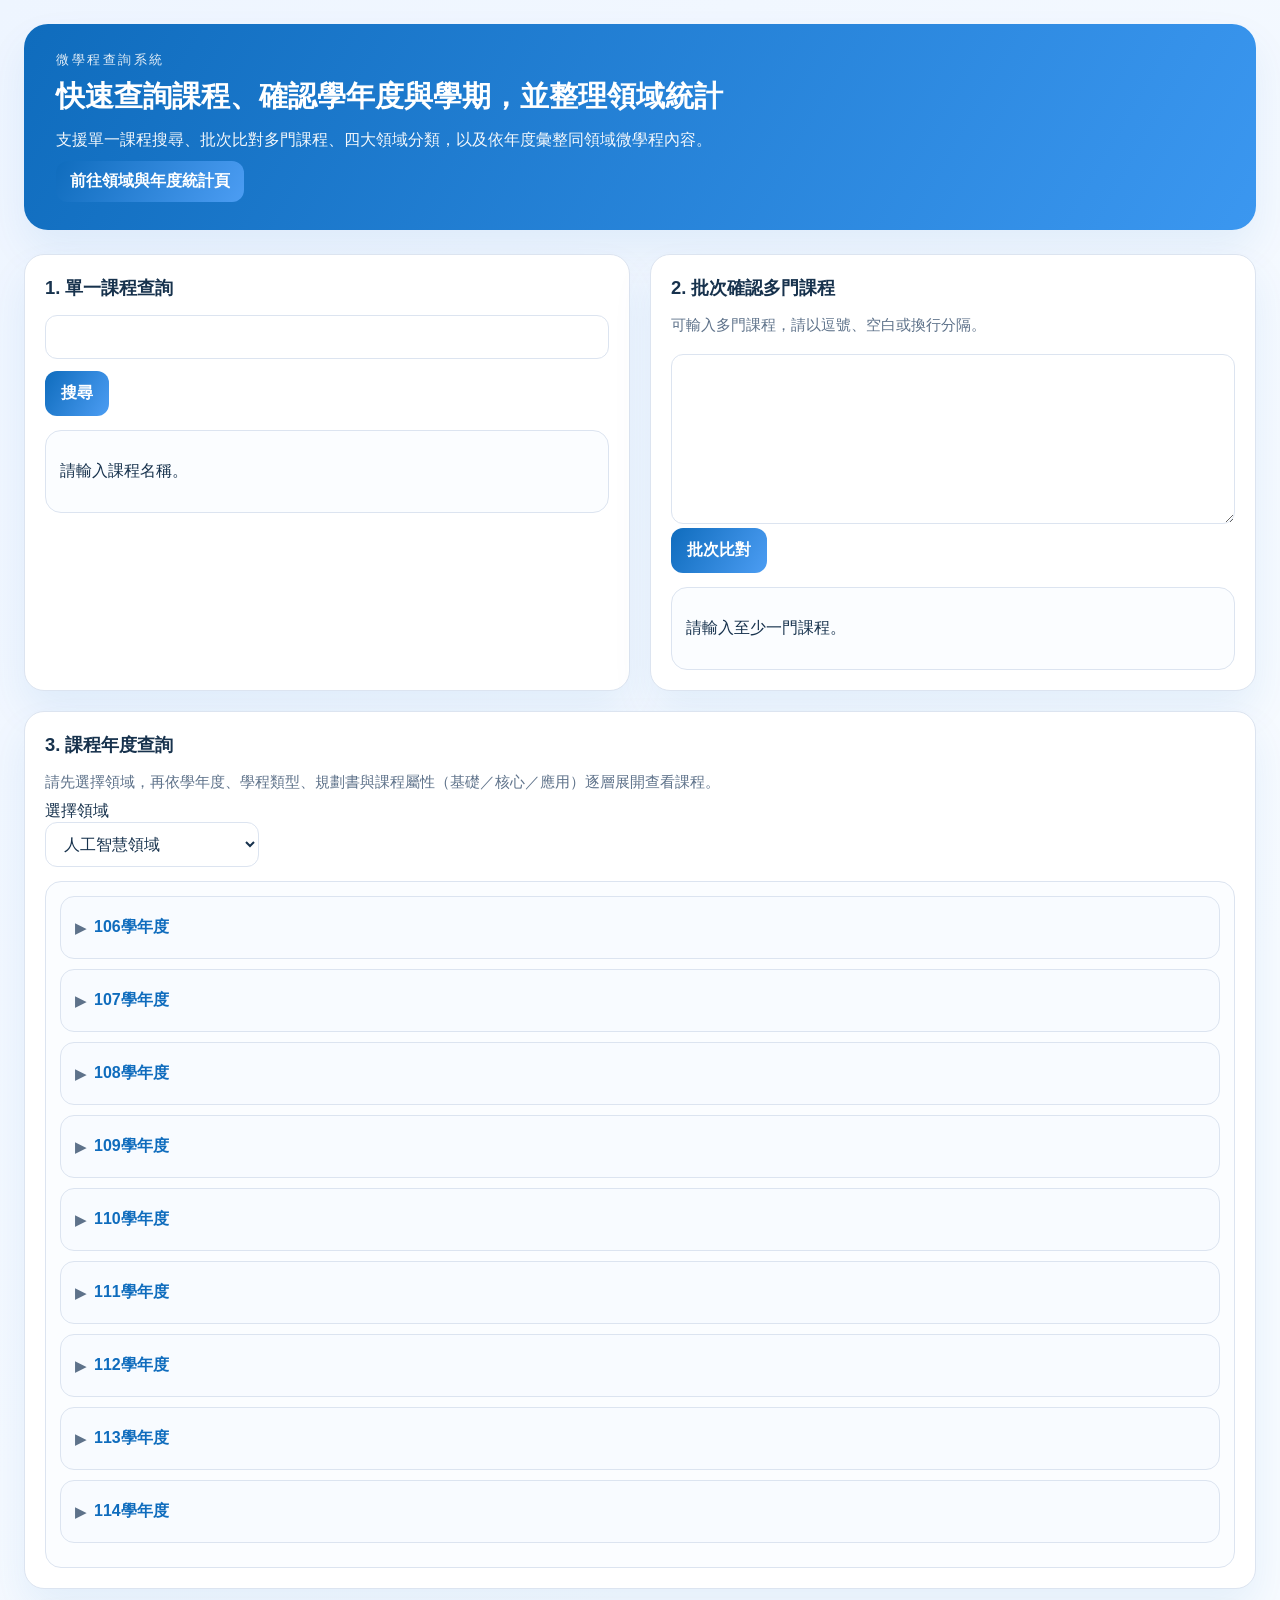
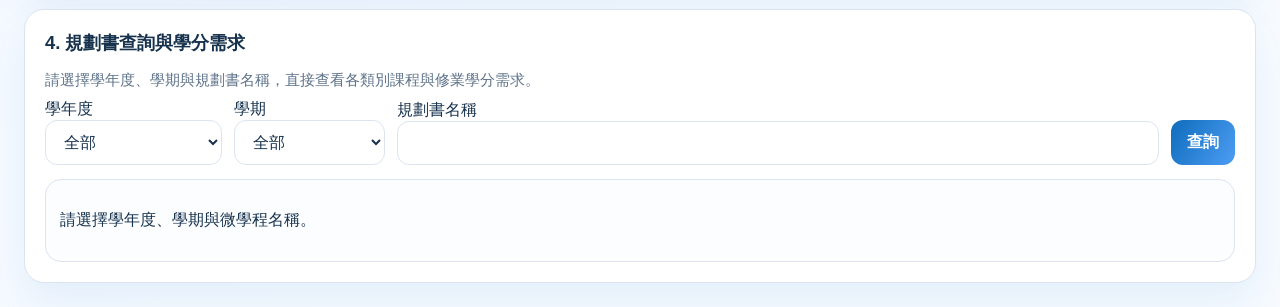
==== commit 38816368: "Adjust page header layout and digital self-learning display" ====
--- a/index.html
+++ b/index.html
@@ -15,15 +15,15 @@
           <p class="hero-copy">
             支援單一課程搜尋、批次比對多門課程、四大領域分類，以及依年度彙整同領域微學程內容。
           </p>
+          <a class="page-link" href="statistics.html">前往領域與年度統計頁</a>
         </div>
-        <div class="hero-badge">可直接開啟使用</div>
       </header>
 
       <main class="grid-layout">
         <section class="panel">
           <h2>1. 單一課程查詢</h2>
           <div class="control-row">
-            <input id="courseInput" type="text" placeholder="例如：Python程式設計" />
+            <input id="courseInput" type="text" />
             <button id="searchBtn">搜尋</button>
           </div>
           <div id="singleResult" class="result-card"></div>
@@ -32,19 +32,13 @@
         <section class="panel">
           <h2>2. 批次確認多門課程</h2>
           <p class="hint">可輸入多門課程，請以逗號、空白或換行分隔。</p>
-          <textarea id="batchInput" rows="8" placeholder="Python程式設計&#10;機器學習&#10;資料探勘"></textarea>
+          <textarea id="batchInput" rows="8"></textarea>
           <button id="batchBtn">批次比對</button>
           <div id="batchResult" class="result-card"></div>
         </section>
 
         <section class="panel full-span">
-          <h2>3. 領域與年度統計</h2>
-          <p class="hint">此區塊已移至獨立頁面，內容較長時可單獨檢視，方便你逐筆整理與調整資料。</p>
-          <a class="page-link" href="statistics.html">前往領域與年度統計頁</a>
-        </section>
-
-        <section class="panel full-span">
-          <h2>4. 課程年度查詢</h2>
+          <h2>3. 課程年度查詢</h2>
           <p class="hint">請先選擇領域，再依學年度、學程類型、規劃書與課程屬性（基礎／核心／應用）逐層展開查看課程。</p>
           <div class="filter-row">
             <label>
@@ -54,6 +48,33 @@
           </div>
           <div id="aggregateResult" class="result-card"></div>
         </section>
+
+        <section class="panel full-span">
+          <h2>4. 規劃書查詢與學分需求</h2>
+          <p class="hint">請選擇學年度、學期與規劃書名稱，直接查看各類別課程與修業學分需求。</p>
+          <div class="filter-row">
+            <label>
+              學年度
+              <select id="programYearSelect">
+                <option value="all">全部</option>
+              </select>
+            </label>
+            <label>
+              學期
+              <select id="programSemesterSelect">
+                <option value="all">全部</option>
+                <option value="第一學期">第一學期</option>
+                <option value="第二學期">第二學期</option>
+              </select>
+            </label>
+            <label style="flex: 1; min-width: 220px;">
+              規劃書名稱
+              <input id="programLookupInput" type="text" />
+            </label>
+            <button id="programLookupBtn">查詢</button>
+          </div>
+          <div id="programLookupResult" class="result-card"></div>
+        </section>
       </main>
     </div>
 
--- a/styles.css
+++ b/styles.css
@@ -316,6 +316,46 @@
   font-size: 1rem;
 }
 
+.program-planning-header {
+  margin-bottom: 12px;
+}
+
+.program-planning-grid {
+  display: block;
+  margin-top: 12px;
+}
+
+.program-planning-card {
+  border: none;
+  border-bottom: 1px solid var(--border);
+  border-radius: 0;
+  padding: 10px 0 12px;
+  background: transparent;
+  width: 100%;
+}
+
+.program-planning-card h4 {
+  margin: 0 0 8px;
+  font-size: 1rem;
+  color: var(--accent);
+  border-left: 4px solid var(--accent);
+  padding-left: 8px;
+  font-weight: 700;
+}
+
+.planning-meta {
+  color: var(--muted);
+  font-size: 0.9rem;
+  margin-bottom: 8px;
+}
+
+.course-credit {
+  display: inline-block;
+  margin-left: 6px;
+  color: var(--accent);
+  font-weight: 700;
+}
+
 .meta {
   color: var(--muted);
   font-size: 0.92rem;
